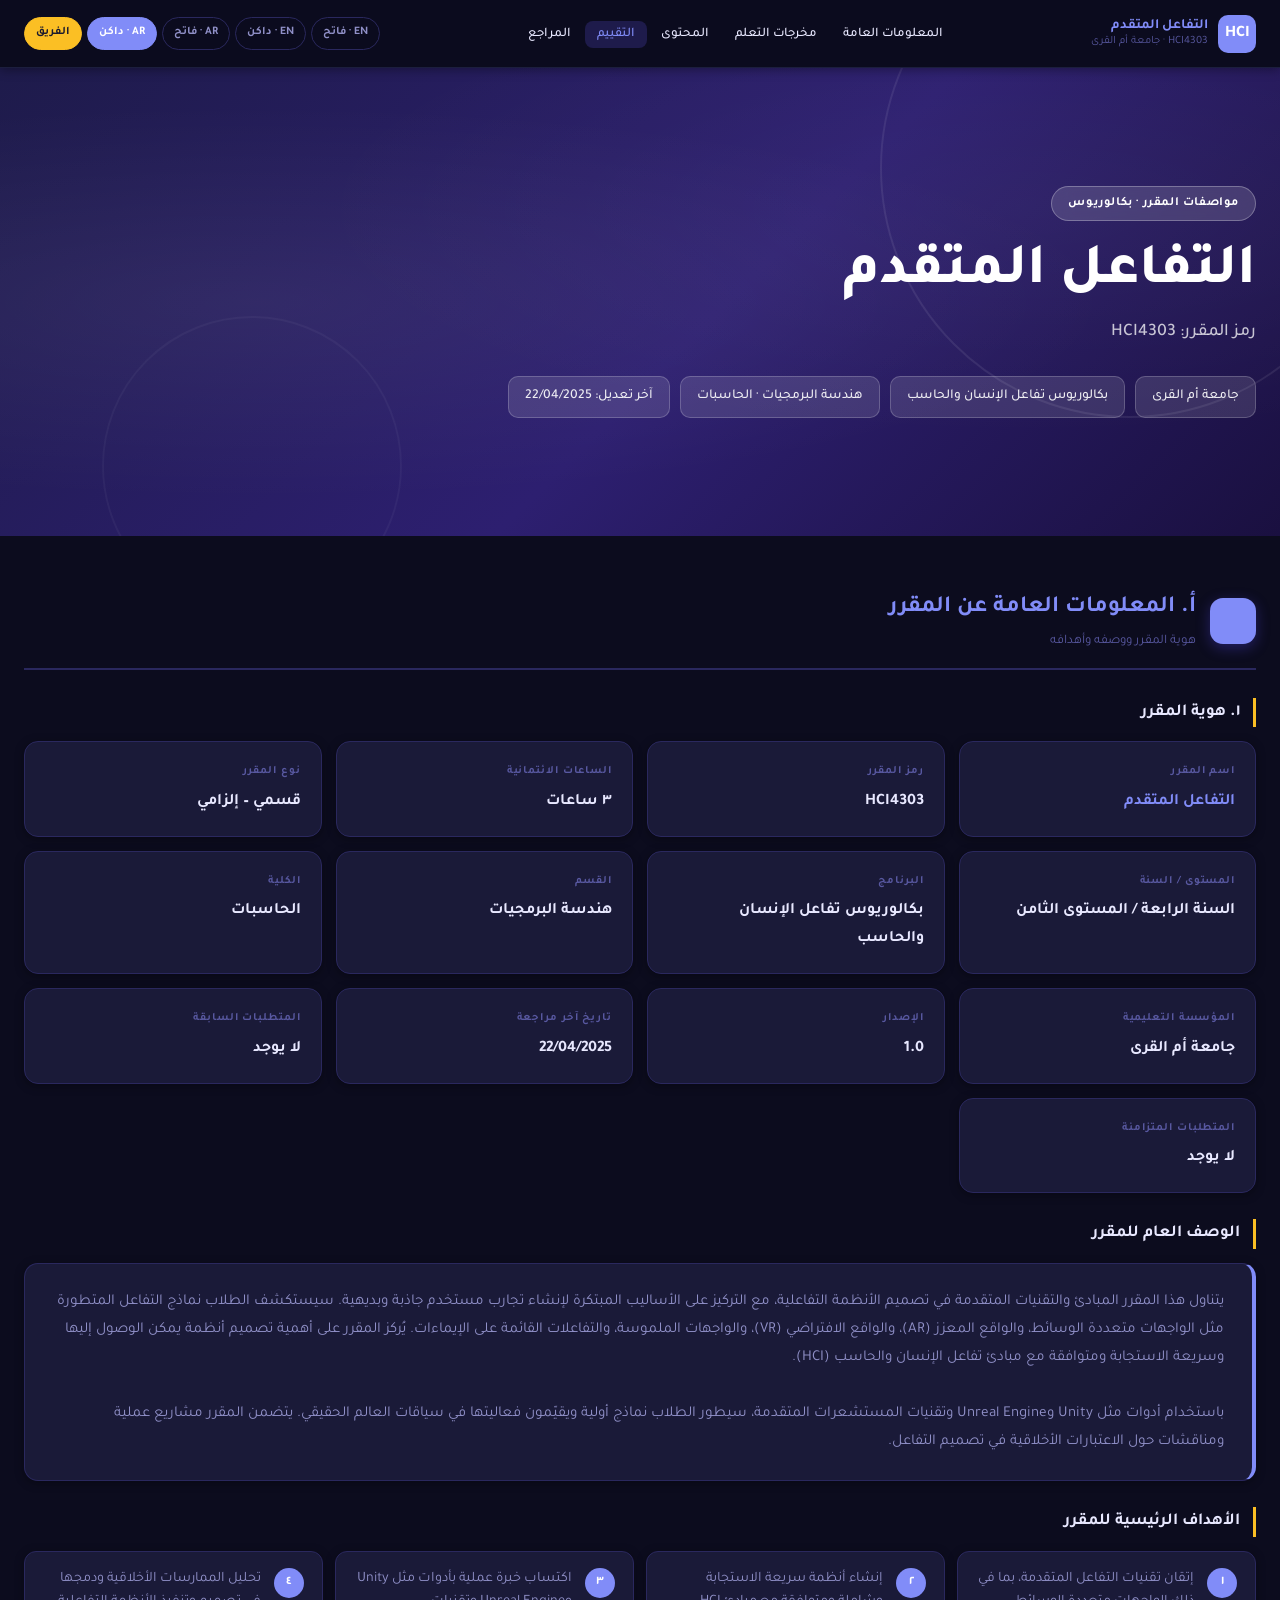
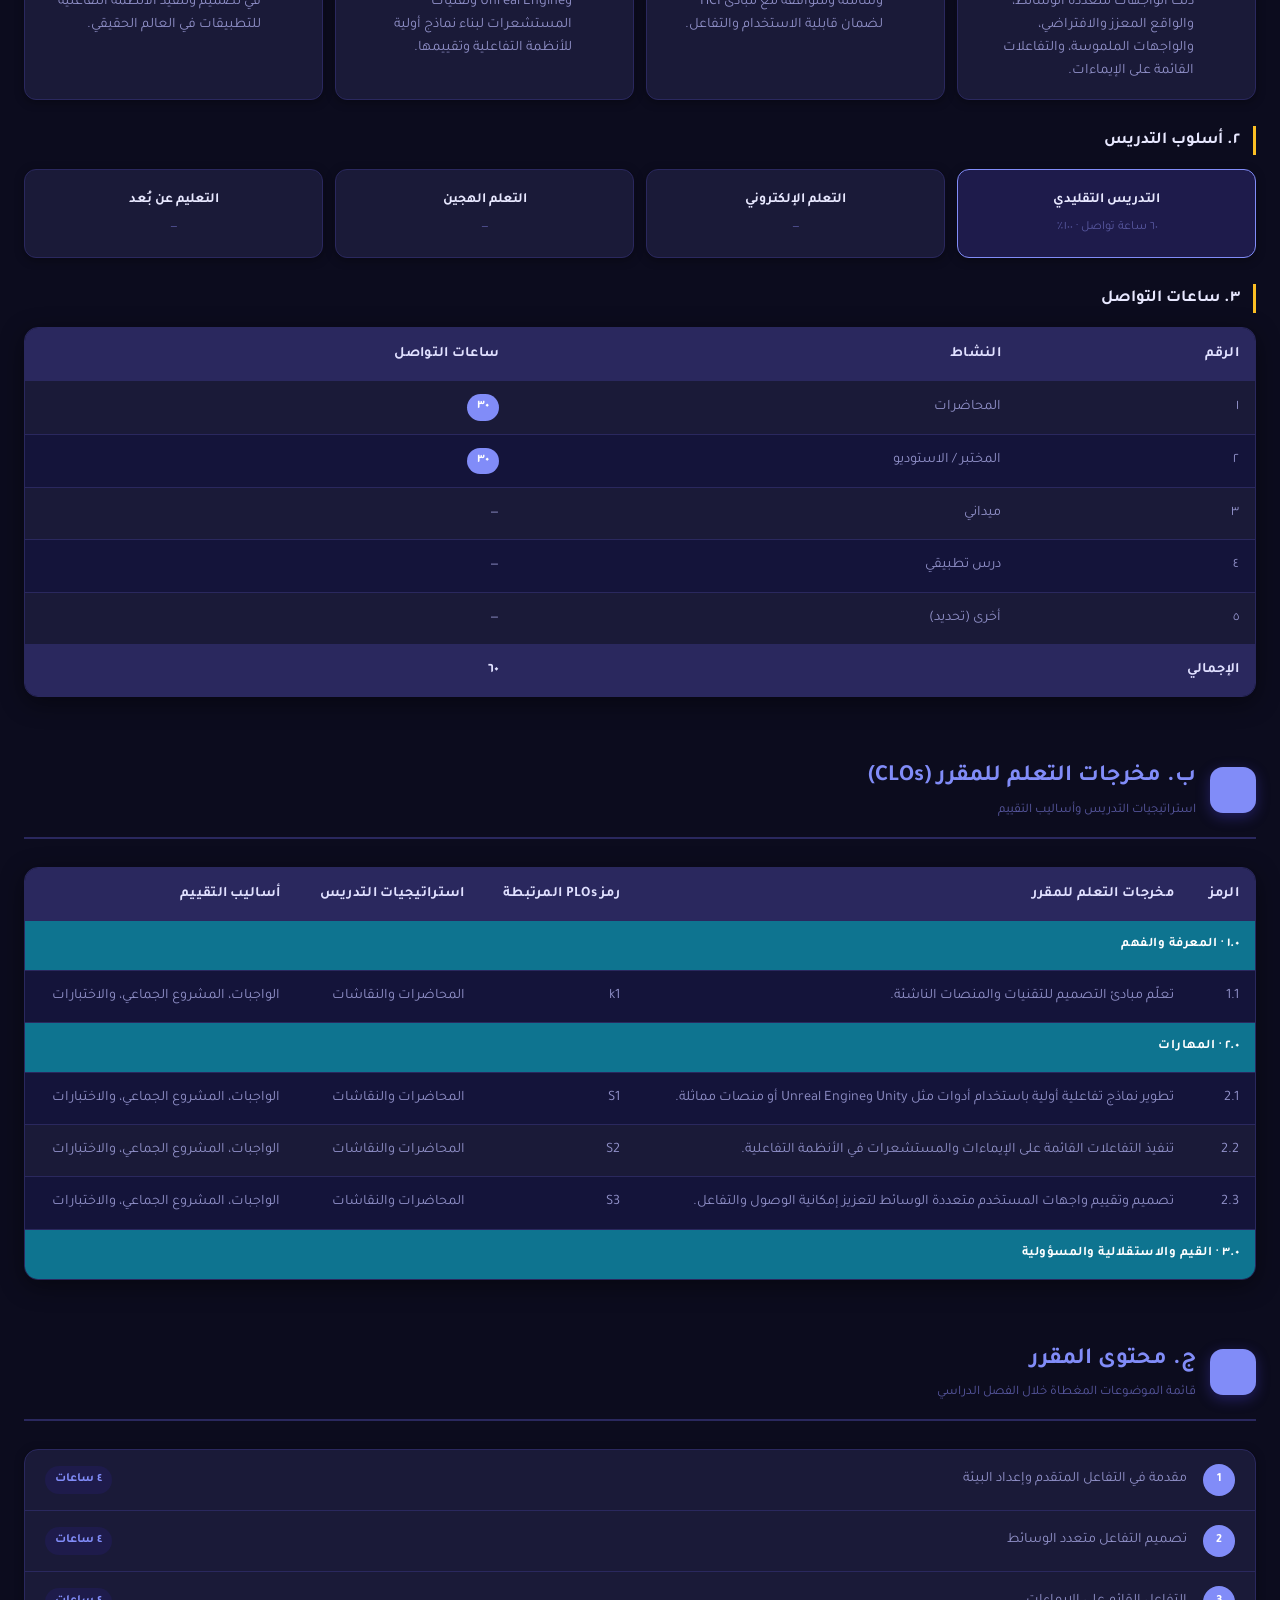
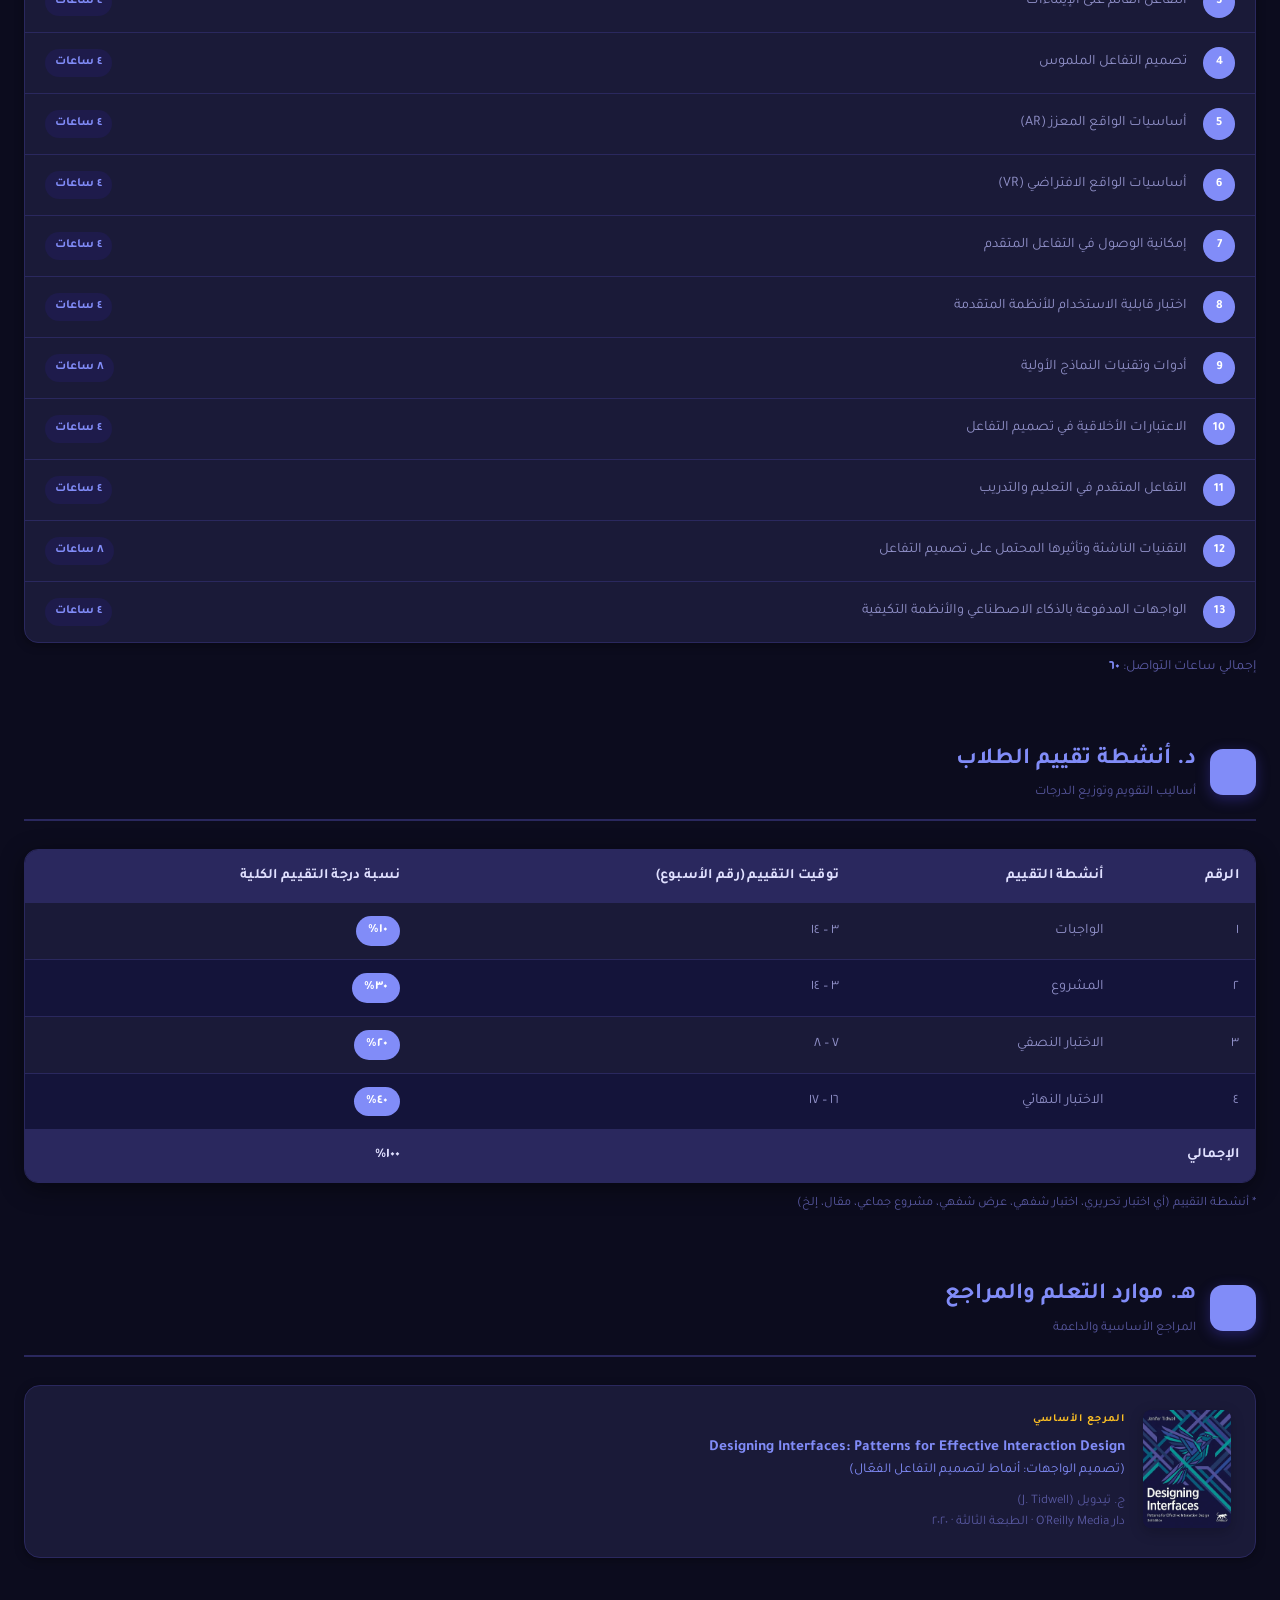
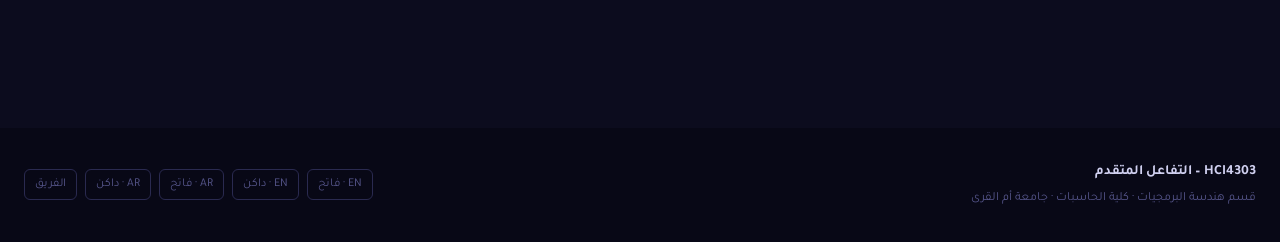
==== index-ar-dark.html @ a094dda8 "uploading the project" ====
<!DOCTYPE html>
<html lang="ar" dir="rtl" data-theme="dark">

<head>
    <meta charset="UTF-8" />
    <meta name="viewport" content="width=device-width, initial-scale=1.0" />
    <meta name="description"
        content="HCI4303 التفاعل المتقدم – مواصفات المقرر (وضع داكن). قسم هندسة البرمجيات، كلية الحاسبات، جامعة أم القرى." />
    <title>HCI4303 – التفاعل المتقدم | مواصفات المقرر (عربي - داكن)</title>
    <link rel="alternate" hreflang="en" href="index-en-dark.html" />
    <link rel="stylesheet" href="css/style.css" />
    <style>
        body {
            font-family: 'Tajawal', sans-serif;
        }
    </style>
</head>

<body>

    <nav class="navbar" role="navigation" aria-label="التنقل الرئيسي">
        <div class="navbar-container">

            <a href="#top" class="navbar-brand" id="brand-link">
                <div class="brand-icon">HCI</div>
                <div class="brand-text">
                    التفاعل المتقدم
                    <span class="brand-sub">HCI4303 · جامعة أم القرى</span>
                </div>
            </a>

            <ul class="navbar-links" id="nav-links">
                <li><a href="#general-info">المعلومات العامة</a></li>
                <li><a href="#clos">مخرجات التعلم</a></li>
                <li><a href="#topics">المحتوى</a></li>
                <li><a href="#assessment">التقييم</a></li>
                <li><a href="#references">المراجع</a></li>
            </ul>

            <div class="navbar-pages">
                <a href="index-en-light.html" class="pill">EN · فاتح</a>
                <a href="index-en-dark.html" class="pill">EN · داكن</a>
                <a href="index-ar-light.html" class="pill">AR · فاتح</a>
                <a href="index-ar-dark.html" class="pill current" aria-current="page">AR · داكن</a>
                <a href="team.html" class="pill team"> الفريق</a>
            </div>

            <button class="hamburger" id="hamburger" aria-label="تبديل القائمة" aria-expanded="false"></button>
        </div>
    </nav>

    <div class="mobile-drawer" id="mobile-drawer" role="navigation" aria-label="تنقل الجوال">
        <ul>
            <li><a href="#general-info"> المعلومات العامة</a></li>
            <li><a href="#clos"> مخرجات التعلم</a></li>
            <li><a href="#topics"> محتوى المقرر</a></li>
            <li><a href="#assessment"> التقييم</a></li>
            <li><a href="#references"> المراجع</a></li>
        </ul>
        <div class="drawer-pages">
            <a href="index-en-light.html" class="pill">EN · فاتح</a>
            <a href="index-en-dark.html" class="pill">EN · داكن</a>
            <a href="index-ar-light.html" class="pill">AR · فاتح</a>
            <a href="index-ar-dark.html" class="pill current">AR · داكن</a>
            <a href="team.html" class="pill team"> الفريق</a>
        </div>
    </div>

    <header class="hero" id="top">
        <div class="hero-ring"></div>
        <div class="hero-ring"></div>
        <div class="hero-inner">
            <div class="hero-badge"> مواصفات المقرر · بكالوريوس</div>
            <h1 class="hero-title">التفاعل المتقدم</h1>
            <p class="hero-code">رمز المقرر: HCI4303</p>
            <div class="hero-chips">
                <div class="hero-chip"> جامعة أم القرى</div>
                <div class="hero-chip"> بكالوريوس تفاعل الإنسان والحاسب</div>
                <div class="hero-chip"> هندسة البرمجيات · الحاسبات</div>
                <div class="hero-chip"> آخر تعديل: 22/04/2025</div>
            </div>
        </div>
    </header>

    <main class="main-content" id="main">

        <section class="section" id="general-info" aria-labelledby="general-info-title">
            <div class="section-head">
                <div class="section-icon"></div>
                <div>
                    <h2 class="section-title" id="general-info-title">أ. المعلومات العامة عن المقرر</h2>
                    <p class="section-subtitle">هوية المقرر ووصفه وأهدافه</p>
                </div>
            </div>

            <div class="sub-section">
                <h3 class="sub-title">١. هوية المقرر</h3>
                <div class="info-grid">
                    <div class="info-card">
                        <p class="info-label">اسم المقرر</p>
                        <p class="info-value accent">التفاعل المتقدم</p>
                    </div>
                    <div class="info-card">
                        <p class="info-label">رمز المقرر</p>
                        <p class="info-value">HCI4303</p>
                    </div>
                    <div class="info-card">
                        <p class="info-label">الساعات الائتمانية</p>
                        <p class="info-value">٣ ساعات</p>
                    </div>
                    <div class="info-card">
                        <p class="info-label">نوع المقرر</p>
                        <p class="info-value">قسمي – إلزامي</p>
                    </div>
                    <div class="info-card">
                        <p class="info-label">المستوى / السنة</p>
                        <p class="info-value">السنة الرابعة / المستوى الثامن</p>
                    </div>
                    <div class="info-card">
                        <p class="info-label">البرنامج</p>
                        <p class="info-value">بكالوريوس تفاعل الإنسان والحاسب</p>
                    </div>
                    <div class="info-card">
                        <p class="info-label">القسم</p>
                        <p class="info-value">هندسة البرمجيات</p>
                    </div>
                    <div class="info-card">
                        <p class="info-label">الكلية</p>
                        <p class="info-value">الحاسبات</p>
                    </div>
                    <div class="info-card">
                        <p class="info-label">المؤسسة التعليمية</p>
                        <p class="info-value">جامعة أم القرى</p>
                    </div>
                    <div class="info-card">
                        <p class="info-label">الإصدار</p>
                        <p class="info-value">1.0</p>
                    </div>
                    <div class="info-card">
                        <p class="info-label">تاريخ آخر مراجعة</p>
                        <p class="info-value">22/04/2025</p>
                    </div>
                    <div class="info-card">
                        <p class="info-label">المتطلبات السابقة</p>
                        <p class="info-value">لا يوجد</p>
                    </div>
                    <div class="info-card">
                        <p class="info-label">المتطلبات المتزامنة</p>
                        <p class="info-value">لا يوجد</p>
                    </div>
                </div>
            </div>

            <div class="sub-section">
                <h3 class="sub-title">الوصف العام للمقرر</h3>
                <div class="desc-card">
                    <p>يتناول هذا المقرر المبادئ والتقنيات المتقدمة في تصميم الأنظمة التفاعلية، مع التركيز على الأساليب
                        المبتكرة لإنشاء تجارب مستخدم جاذبة وبديهية. سيستكشف الطلاب نماذج التفاعل المتطورة مثل الواجهات
                        متعددة الوسائط، والواقع المعزز (AR)، والواقع الافتراضي (VR)، والواجهات الملموسة، والتفاعلات
                        القائمة على الإيماءات. يُركز المقرر على أهمية تصميم أنظمة يمكن الوصول إليها وسريعة الاستجابة
                        ومتوافقة مع مبادئ تفاعل الإنسان والحاسب (HCI).</p>
                    <br />
                    <p>باستخدام أدوات مثل Unity وUnreal Engine وتقنيات المستشعرات المتقدمة، سيطور الطلاب نماذج أولية
                        ويقيّمون فعاليتها في سياقات العالم الحقيقي. يتضمن المقرر مشاريع عملية ومناقشات حول الاعتبارات
                        الأخلاقية في تصميم التفاعل.</p>
                </div>
            </div>

            <div class="sub-section">
                <h3 class="sub-title">الأهداف الرئيسية للمقرر</h3>
                <div class="obj-grid">
                    <div class="obj-card">
                        <div class="obj-num">١</div>
                        <p>إتقان تقنيات التفاعل المتقدمة، بما في ذلك الواجهات متعددة الوسائط، والواقع المعزز والافتراضي،
                            والواجهات الملموسة، والتفاعلات القائمة على الإيماءات.</p>
                    </div>
                    <div class="obj-card">
                        <div class="obj-num">٢</div>
                        <p>إنشاء أنظمة سريعة الاستجابة وشاملة ومتوافقة مع مبادئ HCI لضمان قابلية الاستخدام والتفاعل.</p>
                    </div>
                    <div class="obj-card">
                        <div class="obj-num">٣</div>
                        <p>اكتساب خبرة عملية بأدوات مثل Unity وUnreal Engine وتقنيات المستشعرات لبناء نماذج أولية
                            للأنظمة التفاعلية وتقييمها.</p>
                    </div>
                    <div class="obj-card">
                        <div class="obj-num">٤</div>
                        <p>تحليل الممارسات الأخلاقية ودمجها في تصميم وتنفيذ الأنظمة التفاعلية للتطبيقات في العالم
                            الحقيقي.</p>
                    </div>
                </div>
            </div>

            <div class="sub-section">
                <h3 class="sub-title">٢. أسلوب التدريس</h3>
                <div class="mode-cards">
                    <div class="mode-card active">
                        <p class="mode-name">التدريس التقليدي</p>
                        <p class="mode-detail">٦٠ ساعة تواصل · ١٠٠٪</p>
                    </div>
                    <div class="mode-card">
                        <p class="mode-name">التعلم الإلكتروني</p>
                        <p class="mode-detail">—</p>
                    </div>
                    <div class="mode-card">
                        <p class="mode-name">التعلم الهجين</p>
                        <p class="mode-detail">—</p>
                    </div>
                    <div class="mode-card">
                        <p class="mode-name">التعليم عن بُعد</p>
                        <p class="mode-detail">—</p>
                    </div>
                </div>
            </div>

            <div class="sub-section">
                <h3 class="sub-title">٣. ساعات التواصل</h3>
                <div class="table-wrap">
                    <table>
                        <thead>
                            <tr>
                                <th>الرقم</th>
                                <th>النشاط</th>
                                <th>ساعات التواصل</th>
                            </tr>
                        </thead>
                        <tbody>
                            <tr>
                                <td>١</td>
                                <td>المحاضرات</td>
                                <td><span class="badge-hours">٣٠</span></td>
                            </tr>
                            <tr>
                                <td>٢</td>
                                <td>المختبر / الاستوديو</td>
                                <td><span class="badge-hours">٣٠</span></td>
                            </tr>
                            <tr>
                                <td>٣</td>
                                <td>ميداني</td>
                                <td>—</td>
                            </tr>
                            <tr>
                                <td>٤</td>
                                <td>درس تطبيقي</td>
                                <td>—</td>
                            </tr>
                            <tr>
                                <td>٥</td>
                                <td>أخرى (تحديد)</td>
                                <td>—</td>
                            </tr>
                            <tr class="tr-total">
                                <td colspan="2"><strong>الإجمالي</strong></td>
                                <td><strong>٦٠</strong></td>
                            </tr>
                        </tbody>
                    </table>
                </div>
            </div>
        </section>

        <section class="section" id="clos" aria-labelledby="clos-title">
            <div class="section-head">
                <div class="section-icon"></div>
                <div>
                    <h2 class="section-title" id="clos-title">ب. مخرجات التعلم للمقرر (CLOs)</h2>
                    <p class="section-subtitle">استراتيجيات التدريس وأساليب التقييم</p>
                </div>
            </div>
            <div class="table-wrap">
                <table>
                    <thead>
                        <tr>
                            <th>الرمز</th>
                            <th>مخرجات التعلم للمقرر</th>
                            <th>رمز PLOs المرتبطة</th>
                            <th>استراتيجيات التدريس</th>
                            <th>أساليب التقييم</th>
                        </tr>
                    </thead>
                    <tbody>
                        <tr class="tr-category">
                            <td colspan="5">١.٠ · المعرفة والفهم</td>
                        </tr>
                        <tr>
                            <td>1.1</td>
                            <td>تعلّم مبادئ التصميم للتقنيات والمنصات الناشئة.</td>
                            <td>k1</td>
                            <td>المحاضرات والنقاشات</td>
                            <td>الواجبات، المشروع الجماعي، والاختبارات</td>
                        </tr>
                        <tr class="tr-category">
                            <td colspan="5">٢.٠ · المهارات</td>
                        </tr>
                        <tr>
                            <td>2.1</td>
                            <td>تطوير نماذج تفاعلية أولية باستخدام أدوات مثل Unity وUnreal Engine أو منصات مماثلة.</td>
                            <td>S1</td>
                            <td>المحاضرات والنقاشات</td>
                            <td>الواجبات، المشروع الجماعي، والاختبارات</td>
                        </tr>
                        <tr>
                            <td>2.2</td>
                            <td>تنفيذ التفاعلات القائمة على الإيماءات والمستشعرات في الأنظمة التفاعلية.</td>
                            <td>S2</td>
                            <td>المحاضرات والنقاشات</td>
                            <td>الواجبات، المشروع الجماعي، والاختبارات</td>
                        </tr>
                        <tr>
                            <td>2.3</td>
                            <td>تصميم وتقييم واجهات المستخدم متعددة الوسائط لتعزيز إمكانية الوصول والتفاعل.</td>
                            <td>S3</td>
                            <td>المحاضرات والنقاشات</td>
                            <td>الواجبات، المشروع الجماعي، والاختبارات</td>
                        </tr>
                        <tr class="tr-category">
                            <td colspan="5">٣.٠ · القيم والاستقلالية والمسؤولية</td>
                        </tr>
                    </tbody>
                </table>
            </div>
        </section>

        <section class="section" id="topics" aria-labelledby="topics-title">
            <div class="section-head">
                <div class="section-icon"></div>
                <div>
                    <h2 class="section-title" id="topics-title">ج. محتوى المقرر</h2>
                    <p class="section-subtitle">قائمة الموضوعات المغطاة خلال الفصل الدراسي</p>
                </div>
            </div>
            <div class="topics-container">
                <ol class="topics-list">
                    <li class="topic-item">مقدمة في التفاعل المتقدم وإعداد البيئة<span class="topic-hours-badge">٤
                            ساعات</span></li>
                    <li class="topic-item">تصميم التفاعل متعدد الوسائط<span class="topic-hours-badge">٤ ساعات</span>
                    </li>
                    <li class="topic-item">التفاعل القائم على الإيماءات<span class="topic-hours-badge">٤ ساعات</span>
                    </li>
                    <li class="topic-item">تصميم التفاعل الملموس<span class="topic-hours-badge">٤ ساعات</span></li>
                    <li class="topic-item">أساسيات الواقع المعزز (AR)<span class="topic-hours-badge">٤ ساعات</span></li>
                    <li class="topic-item">أساسيات الواقع الافتراضي (VR)<span class="topic-hours-badge">٤ ساعات</span>
                    </li>
                    <li class="topic-item">إمكانية الوصول في التفاعل المتقدم<span class="topic-hours-badge">٤
                            ساعات</span></li>
                    <li class="topic-item">اختبار قابلية الاستخدام للأنظمة المتقدمة<span class="topic-hours-badge">٤
                            ساعات</span></li>
                    <li class="topic-item">أدوات وتقنيات النماذج الأولية<span class="topic-hours-badge">٨ ساعات</span>
                    </li>
                    <li class="topic-item">الاعتبارات الأخلاقية في تصميم التفاعل<span class="topic-hours-badge">٤
                            ساعات</span></li>
                    <li class="topic-item">التفاعل المتقدم في التعليم والتدريب<span class="topic-hours-badge">٤
                            ساعات</span></li>
                    <li class="topic-item">التقنيات الناشئة وتأثيرها المحتمل على تصميم التفاعل<span
                            class="topic-hours-badge">٨ ساعات</span></li>
                    <li class="topic-item">الواجهات المدفوعة بالذكاء الاصطناعي والأنظمة التكيفية<span
                            class="topic-hours-badge">٤ ساعات</span></li>
                </ol>
            </div>
            <div style="text-align:start; margin-top:12px; font-size:.875rem; color:var(--text-muted);">
                إجمالي ساعات التواصل: <strong style="color:var(--accent);">٦٠</strong>
            </div>
        </section>

        <section class="section" id="assessment" aria-labelledby="assessment-title">
            <div class="section-head">
                <div class="section-icon"></div>
                <div>
                    <h2 class="section-title" id="assessment-title">د. أنشطة تقييم الطلاب</h2>
                    <p class="section-subtitle">أساليب التقويم وتوزيع الدرجات</p>
                </div>
            </div>
            <div class="table-wrap">
                <table>
                    <thead>
                        <tr>
                            <th>الرقم</th>
                            <th>أنشطة التقييم</th>
                            <th>توقيت التقييم (رقم الأسبوع)</th>
                            <th>نسبة درجة التقييم الكلية</th>
                        </tr>
                    </thead>
                    <tbody>
                        <tr>
                            <td>١</td>
                            <td>الواجبات</td>
                            <td>٣ – ١٤</td>
                            <td><span class="badge-percent">١٠٪</span></td>
                        </tr>
                        <tr>
                            <td>٢</td>
                            <td>المشروع</td>
                            <td>٣ – ١٤</td>
                            <td><span class="badge-percent">٣٠٪</span></td>
                        </tr>
                        <tr>
                            <td>٣</td>
                            <td>الاختبار النصفي</td>
                            <td>٧ – ٨</td>
                            <td><span class="badge-percent">٢٠٪</span></td>
                        </tr>
                        <tr>
                            <td>٤</td>
                            <td>الاختبار النهائي</td>
                            <td>١٦ – ١٧</td>
                            <td><span class="badge-percent">٤٠٪</span></td>
                        </tr>
                        <tr class="tr-total">
                            <td colspan="3"><strong>الإجمالي</strong></td>
                            <td><strong>١٠٠٪</strong></td>
                        </tr>
                    </tbody>
                </table>
            </div>
            <p style="margin-top:10px; font-size:.8rem; color:var(--text-muted);">
                * أنشطة التقييم (أي اختبار تحريري، اختبار شفهي، عرض شفهي، مشروع جماعي، مقال، إلخ)
            </p>
        </section>

        <section class="section" id="references" aria-labelledby="references-title">
            <div class="section-head">
                <div class="section-icon"></div>
                <div>
                    <h2 class="section-title" id="references-title">هـ. موارد التعلم والمراجع</h2>
                    <p class="section-subtitle">المراجع الأساسية والداعمة</p>
                </div>
            </div>
            <div class="refs-grid">
                <div class="ref-card">
                    <img src="images/book-cover.png" alt="غلاف كتاب تصميم الواجهات" />
                    <div class="ref-info">
                        <p class="ref-type"> المرجع الأساسي</p>
                        <a class="ref-title"
                            href="https://www.amazon.com/Designing-Interfaces-Patterns-Effective-Interaction/dp/1492051969"
                            target="_blank" rel="noopener noreferrer">
                            Designing Interfaces: Patterns for Effective Interaction Design
                            <br /><span style="font-weight:400; font-size:.85rem;">(تصميم الواجهات: أنماط لتصميم التفاعل
                                الفعّال)</span>
                        </a>
                        <p class="ref-meta">
                            ج. تيدويل (J. Tidwell)<br />
                            دار O'Reilly Media · الطبعة الثالثة · ٢٠٢٠
                        </p>
                    </div>
                </div>
            </div>
        </section>

    </main>

    <footer class="footer">
        <div class="footer-inner">
            <div>
                <p class="footer-brand">HCI4303 – التفاعل المتقدم</p>
                <p class="footer-copy">قسم هندسة البرمجيات · كلية الحاسبات · جامعة أم القرى</p>
            </div>
            <div class="footer-links">
                <a href="index-en-light.html">EN · فاتح</a>
                <a href="index-en-dark.html">EN · داكن</a>
                <a href="index-ar-light.html">AR · فاتح</a>
                <a href="index-ar-dark.html">AR · داكن</a>
                <a href="team.html">الفريق</a>
            </div>
        </div>
    </footer>

    <script src="js/main.js"></script>
</body>

</html>
---- css/style.css ----
@import url('https://fonts.googleapis.com/css2?family=Inter:wght@300;400;500;600;700;800&family=Tajawal:wght@300;400;500;700;800&display=swap');

 :root {
     
     --bg-primary: #f0f2ff;
     --bg-secondary: #ffffff;
     --bg-card: #ffffff;
     --bg-hero: linear-gradient(135deg, #4f46e5 0%, #7c3aed 55%, #a855f7 100%);
     --text-primary: #1a1a2e;
     --text-secondary: #44446a;
     --text-muted: #8080aa;
     --accent: #4f46e5;
     --accent-hover: #3730a3;
     --accent-light: #e8e8ff;
     --accent-gold: #f59e0b;
     --th-bg: #4f46e5;
     --th-color: #ffffff;
     --th-sub-bg: #06b6d4;
     --th-sub-color: #ffffff;
     --tr-even: #f4f4ff;
     --tr-odd: #ffffff;
     --tr-hover: #e0e5ff;
     --nav-bg: rgba(255, 255, 255, 0.97);
     --nav-border: rgba(79, 70, 229, 0.15);
     --nav-text: #1a1a2e;
     --border: #dde0f5;
     --shadow-sm: 0 2px 10px rgba(79, 70, 229, .08);
     --shadow-md: 0 6px 24px rgba(79, 70, 229, .13);
     --shadow-lg: 0 12px 48px rgba(79, 70, 229, .2);
     --section-color: #4f46e5;
     --footer-bg: #12122a;
     --footer-text: #9090b8;
     --scrollbar-thumb: #4f46e5;
 }

 [data-theme="dark"] {
     --bg-primary: #0c0c1e;
     --bg-secondary: #13132c;
     --bg-card: #1a1a38;
     --bg-hero: linear-gradient(135deg, #1e1b4b 0%, #2d1f70 55%, #1a1040 100%);
     --text-primary: #e8e8ff;
     --text-secondary: #9090c8;
     --text-muted: #5858a0;
     --accent: #818cf8;
     --accent-hover: #a5b4fc;
     --accent-light: #1e1b4b;
     --accent-gold: #fbbf24;
     --th-bg: #2a285e;
     --th-color: #e0e0ff;
     --th-sub-bg: #0e7490;
     --th-sub-color: #ffffff;
     --tr-even: #14143a;
     --tr-odd: #1a1a38;
     --tr-hover: #24245e;
     --nav-bg: rgba(12, 12, 30, 0.97);
     --nav-border: rgba(129, 140, 248, 0.15);
     --nav-text: #e8e8ff;
     --border: #2a285e;
     --shadow-sm: 0 2px 10px rgba(0, 0, 0, .35);
     --shadow-md: 0 6px 24px rgba(0, 0, 0, .45);
     --shadow-lg: 0 12px 48px rgba(0, 0, 0, .6);
     --section-color: #818cf8;
     --footer-bg: #080816;
     --footer-text: #55558a;
     --scrollbar-thumb: #818cf8;
 }

 *,
 *::before,
 *::after {
     box-sizing: border-box;
     margin: 0;
     padding: 0;
 }

 html {
     scroll-behavior: smooth;
     scroll-padding-top: 72px;
 }

 body {
     font-family: 'Inter', sans-serif;
     font-size: 16px;
     line-height: 1.75;
     color: var(--text-primary);
     background-color: var(--bg-primary);
     transition: background-color .3s ease, color .3s ease;
     min-height: 100vh;
 }

 html[lang="ar"] body,
 body.lang-ar {
     font-family: 'Tajawal', sans-serif;
 }

 ::-webkit-scrollbar {
     width: 8px;
 }

 ::-webkit-scrollbar-track {
     background: var(--bg-primary);
 }

 ::-webkit-scrollbar-thumb {
     background: var(--scrollbar-thumb);
     border-radius: 4px;
 }

 ::-webkit-scrollbar-thumb:hover {
     background: var(--accent-hover);
 }

 img {
     max-width: 100%;
     height: auto;
     display: block;
 }

 .navbar {
     position: fixed;
     top: 0;
     left: 0;
     right: 0;
     z-index: 1000;
     height: 68px;
     display: flex;
     align-items: center;
     background: var(--nav-bg);
     border-bottom: 1px solid var(--nav-border);
     backdrop-filter: blur(22px);
     -webkit-backdrop-filter: blur(22px);
     box-shadow: var(--shadow-sm);
 }

 .navbar-container {
     max-width: 1320px;
     margin: 0 auto;
     padding: 0 24px;
     width: 100%;
     display: flex;
     align-items: center;
     gap: 16px;
 }

 .navbar-brand {
     display: flex;
     align-items: center;
     gap: 10px;
     text-decoration: none;
     flex-shrink: 0;
 }

 .brand-icon {
     width: 38px;
     height: 38px;
     background: var(--accent);
     border-radius: 10px;
     display: flex;
     align-items: center;
     justify-content: center;
     color: white;
     font-weight: 800;
     font-size: 1rem;
     flex-shrink: 0;
     transition: transform .2s;
 }

 .brand-icon:hover {
     transform: scale(1.05);
 }

 .brand-text {
     font-weight: 700;
     font-size: .875rem;
     color: var(--accent);
     line-height: 1.2;
     white-space: nowrap;
 }

 .brand-sub {
     font-size: .7rem;
     font-weight: 400;
     color: var(--text-muted);
     display: block;
 }

 .navbar-links {
     display: flex;
     align-items: center;
     gap: 2px;
     list-style: none;
     flex: 1;
     justify-content: center;
 }

 .navbar-links a {
     text-decoration: none;
     color: var(--nav-text);
     font-size: .825rem;
     font-weight: 500;
     padding: 7px 12px;
     border-radius: 8px;
     transition: all .2s;
     white-space: nowrap;
 }

 .navbar-links a:hover {
     color: var(--accent);
     background: var(--accent-light);
 }

 .navbar-pages {
     display: flex;
     align-items: center;
     gap: 5px;
     flex-shrink: 0;
 }

 .pill {
     text-decoration: none;
     font-size: .72rem;
     font-weight: 600;
     padding: 5px 11px;
     border-radius: 20px;
     border: 1.5px solid var(--border);
     color: var(--text-secondary);
     transition: all .2s;
     white-space: nowrap;
 }

 .pill:hover {
     border-color: var(--accent);
     color: var(--accent);
     background: var(--accent-light);
 }

 .pill.current {
     background: var(--accent);
     border-color: var(--accent);
     color: white;
 }

 .pill.team {
     background: var(--accent-gold);
     border-color: var(--accent-gold);
     color: #1a1a2e;
 }

 .pill.team:hover {
     opacity: .88;
 }

 .hamburger {
     display: none;
     background: none;
     border: none;
     cursor: pointer;
     color: var(--nav-text);
     font-size: 1.5rem;
     padding: 4px;
     margin-inline-start: auto;
 }

 .mobile-drawer {
     display: none;
     position: fixed;
     top: 68px;
     left: 0;
     right: 0;
     background: var(--nav-bg);
     border-bottom: 1px solid var(--nav-border);
     z-index: 999;
     padding: 16px 24px 20px;
     backdrop-filter: blur(22px);
 }

 .mobile-drawer.open {
     display: block;
 }

 .mobile-drawer ul {
     list-style: none;
 }

 .mobile-drawer li {
     margin-bottom: 4px;
 }

 .mobile-drawer a {
     display: block;
     padding: 10px 14px;
     border-radius: 8px;
     text-decoration: none;
     color: var(--nav-text);
     font-size: .9rem;
     font-weight: 500;
     transition: background .15s;
 }

 .mobile-drawer a:hover {
     background: var(--accent-light);
     color: var(--accent);
 }

 .mobile-drawer .drawer-pages {
     display: flex;
     flex-wrap: wrap;
     gap: 6px;
     margin-top: 12px;
     padding-top: 12px;
     border-top: 1px solid var(--border);
 }

 .hero {
     background: var(--bg-hero);
     min-height: 52vh;
     display: flex;
     align-items: center;
     margin-top: 68px;
     position: relative;
     overflow: hidden;
     padding: 64px 24px;
 }

 .hero::before {
     content: '';
     position: absolute;
     inset: 0;
     background:
         radial-gradient(ellipse at 20% 50%, rgba(255, 255, 255, .06) 0%, transparent 60%),
         radial-gradient(ellipse at 80% 30%, rgba(255, 255, 255, .04) 0%, transparent 50%);
 }

 .hero-ring {
     position: absolute;
     border-radius: 50%;
     border: 2px solid rgba(255, 255, 255, .08);
     pointer-events: none;
 }

 .hero-ring:nth-child(1) {
     width: 500px;
     height: 500px;
     top: -150px;
     right: -100px;
 }

 .hero-ring:nth-child(2) {
     width: 300px;
     height: 300px;
     bottom: -80px;
     left: 8%;
     opacity: .5;
 }

 .hero-inner {
     max-width: 1320px;
     margin: 0 auto;
     width: 100%;
     position: relative;
     z-index: 1;
 }

 .hero-badge {
     display: inline-flex;
     align-items: center;
     gap: 8px;
     background: rgba(255, 255, 255, .14);
     border: 1px solid rgba(255, 255, 255, .28);
     backdrop-filter: blur(10px);
     padding: 6px 16px;
     border-radius: 100px;
     color: white;
     font-size: .78rem;
     font-weight: 600;
     letter-spacing: .6px;
     margin-bottom: 20px;
     text-transform: uppercase;
 }

 .hero-title {
     font-size: clamp(2rem, 5vw, 3.6rem);
     font-weight: 800;
     color: white;
     line-height: 1.15;
     margin-bottom: 10px;
 }

 .hero-code {
     font-size: 1.1rem;
     color: rgba(255, 255, 255, .75);
     font-weight: 500;
     margin-bottom: 28px;
 }

 .hero-chips {
     display: flex;
     flex-wrap: wrap;
     gap: 10px;
 }

 .hero-chip {
     display: flex;
     align-items: center;
     gap: 7px;
     background: rgba(255, 255, 255, .12);
     border: 1px solid rgba(255, 255, 255, .2);
     backdrop-filter: blur(10px);
     padding: 8px 16px;
     border-radius: 10px;
     color: rgba(255, 255, 255, .9);
     font-size: .855rem;
     font-weight: 500;
 }

 .hero-chip span {
     font-size: 1rem;
 }

 .main-content {
     max-width: 1320px;
     margin: 0 auto;
     padding: 52px 24px 70px;
 }

 .section {
     margin-bottom: 60px;
     scroll-margin-top: 80px;
 }

 .section-head {
     display: flex;
     align-items: center;
     gap: 14px;
     margin-bottom: 28px;
     padding-bottom: 14px;
     border-bottom: 2px solid var(--border);
 }

 .section-icon {
     width: 46px;
     height: 46px;
     background: var(--accent);
     border-radius: 13px;
     display: flex;
     align-items: center;
     justify-content: center;
     font-size: 1.25rem;
     color: white;
     flex-shrink: 0;
     box-shadow: 0 4px 14px rgba(79, 70, 229, .35);
 }

 .section-title {
     font-size: 1.45rem;
     font-weight: 700;
     color: var(--section-color);
 }

 .section-subtitle {
     font-size: .82rem;
     color: var(--text-muted);
     font-weight: 400;
     margin-top: 2px;
 }

 .sub-section {
     margin-bottom: 26px;
 }

 .sub-title {
     font-size: 1.05rem;
     font-weight: 600;
     color: var(--text-primary);
     margin-bottom: 14px;
     padding-inline-start: 13px;
     border-inline-start: 3px solid var(--accent-gold);
 }

 .info-grid {
     display: grid;
     grid-template-columns: repeat(auto-fit, minmax(240px, 1fr));
     gap: 14px;
     margin-bottom: 22px;
 }

 .info-card {
     background: var(--bg-card);
     border: 1px solid var(--border);
     border-radius: 14px;
     padding: 20px;
     box-shadow: var(--shadow-sm);
     transition: transform .2s, box-shadow .2s;
 }

 .info-card:hover {
     transform: translateY(-3px);
     box-shadow: var(--shadow-md);
 }

 .info-label {
     font-size: .7rem;
     font-weight: 700;
     letter-spacing: .9px;
     text-transform: uppercase;
     color: var(--text-muted);
     margin-bottom: 6px;
 }

 .info-value {
     font-size: 1rem;
     font-weight: 600;
     color: var(--text-primary);
 }

 .info-value.accent {
     color: var(--accent);
 }

 .desc-card {
     background: var(--bg-card);
     border: 1px solid var(--border);
     border-inline-start: 4px solid var(--accent);
     border-radius: 14px;
     padding: 24px 28px;
     box-shadow: var(--shadow-sm);
     margin-bottom: 22px;
     color: var(--text-secondary);
     font-size: .95rem;
     line-height: 1.85;
 }

 .obj-grid {
     display: grid;
     grid-template-columns: repeat(auto-fit, minmax(260px, 1fr));
     gap: 12px;
 }

 .obj-card {
     background: var(--bg-card);
     border: 1px solid var(--border);
     border-radius: 12px;
     padding: 16px 18px;
     display: flex;
     gap: 13px;
     align-items: flex-start;
     box-shadow: var(--shadow-sm);
     font-size: .9rem;
     color: var(--text-secondary);
     line-height: 1.6;
     transition: transform .2s;
 }

 .obj-card:hover {
     transform: translateY(-2px);
 }

 .obj-num {
     width: 30px;
     height: 30px;
     background: var(--accent);
     color: white;
     border-radius: 50%;
     display: flex;
     align-items: center;
     justify-content: center;
     font-size: .8rem;
     font-weight: 700;
     flex-shrink: 0;
 }

 .table-wrap {
     overflow-x: auto;
     border-radius: 14px;
     box-shadow: var(--shadow-md);
     border: 1px solid var(--border);
 }

 table {
     width: 100%;
     border-collapse: collapse;
     font-size: .9rem;
 }

 thead th {
     background: var(--th-bg);
     color: var(--th-color);
     padding: 14px 16px;
     text-align: start;
     font-weight: 600;
     letter-spacing: .3px;
     white-space: nowrap;
 }

 tbody tr {
     transition: background .15s;
 }

 tbody tr:nth-child(even) {
     background: var(--tr-even);
 }

 tbody tr:nth-child(odd) {
     background: var(--tr-odd);
 }

 tbody tr:hover {
     background: var(--tr-hover);
 }

 tbody td {
     padding: 13px 16px;
     color: var(--text-secondary);
     border-bottom: 1px solid var(--border);
     vertical-align: middle;
 }

 tbody tr:last-child td {
     border-bottom: none;
 }

 .tr-category td {
     background: var(--th-sub-bg) !important;
     color: var(--th-sub-color) !important;
     font-weight: 700;
     font-size: .82rem;
     text-transform: uppercase;
     letter-spacing: .5px;
 }

 .tr-total td {
     background: var(--th-bg) !important;
     color: var(--th-color) !important;
     font-weight: 700;
 }

 .badge-hours {
     display: inline-block;
     background: var(--accent);
     color: white;
     font-weight: 700;
     padding: 2px 10px;
     border-radius: 100px;
     font-size: .8rem;
 }

 .badge-percent {
     display: inline-block;
     background: var(--accent);
     color: white;
     font-weight: 700;
     padding: 3px 12px;
     border-radius: 100px;
     font-size: .85rem;
 }

 .topics-container {
     background: var(--bg-card);
     border: 1px solid var(--border);
     border-radius: 14px;
     box-shadow: var(--shadow-sm);
     overflow: hidden;
 }

 .topics-list {
     list-style: none;
     counter-reset: topic-counter;
     margin: 0;
     padding: 0;
 }

 .topic-item {
     counter-increment: topic-counter;
     display: flex;
     align-items: center;
     gap: 16px;
     padding: 14px 20px;
     border-bottom: 1px solid var(--border);
     font-size: .9rem;
     color: var(--text-secondary);
     transition: background .15s;
 }

 .topic-item:last-child {
     border-bottom: none;
 }

 .topic-item:hover {
     background: var(--accent-light);
 }

 .topic-item::before {
     content: counter(topic-counter);
     width: 32px;
     height: 32px;
     background: var(--accent);
     color: white;
     border-radius: 50%;
     display: flex;
     align-items: center;
     justify-content: center;
     font-size: .78rem;
     font-weight: 700;
     flex-shrink: 0;
 }

 .topic-hours-badge {
     margin-inline-start: auto;
     font-size: .78rem;
     font-weight: 600;
     color: var(--accent);
     background: var(--accent-light);
     padding: 3px 10px;
     border-radius: 100px;
     white-space: nowrap;
     flex-shrink: 0;
 }

 .refs-grid {
     display: grid;
     grid-template-columns: repeat(auto-fit, minmax(320px, 1fr));
     gap: 20px;
 }

 .ref-card {
     background: var(--bg-card);
     border: 1px solid var(--border);
     border-radius: 16px;
     padding: 24px;
     display: flex;
     gap: 18px;
     align-items: flex-start;
     box-shadow: var(--shadow-sm);
     transition: transform .22s, box-shadow .22s;
 }

 .ref-card:hover {
     transform: translateY(-4px);
     box-shadow: var(--shadow-md);
 }

 .ref-card img {
     width: 88px;
     height: 118px;
     object-fit: cover;
     border-radius: 8px;
     flex-shrink: 0;
     box-shadow: 0 4px 14px rgba(0, 0, 0, .22);
 }

 .ref-info {
     flex: 1;
 }

 .ref-type {
     font-size: .68rem;
     font-weight: 700;
     text-transform: uppercase;
     letter-spacing: 1.1px;
     color: var(--accent-gold);
     margin-bottom: 8px;
 }

 .ref-title {
     text-decoration: none;
     font-size: .95rem;
     font-weight: 700;
     color: var(--accent);
     line-height: 1.45;
     display: block;
     margin-bottom: 10px;
     transition: color .2s;
 }

 .ref-title:hover {
     color: var(--accent-hover);
     text-decoration: underline;
 }

 .ref-meta {
     font-size: .82rem;
     color: var(--text-muted);
     line-height: 1.6;
 }

 .mode-cards {
     display: grid;
     grid-template-columns: repeat(auto-fit, minmax(190px, 1fr));
     gap: 12px;
     margin-bottom: 20px;
 }

 .mode-card {
     background: var(--bg-card);
     border: 1px solid var(--border);
     border-radius: 12px;
     padding: 18px;
     text-align: center;
     box-shadow: var(--shadow-sm);
     transition: transform .2s;
 }

 .mode-card.active {
     border-color: var(--accent);
     background: var(--accent-light);
 }

 .mode-card:hover {
     transform: translateY(-2px);
 }

 .mode-name {
     font-size: .875rem;
     font-weight: 600;
     color: var(--text-primary);
     margin-bottom: 4px;
 }

 .mode-detail {
     font-size: .78rem;
     color: var(--text-muted);
 }

 .footer {
     background: var(--footer-bg);
     padding: 32px 24px;
     margin-top: 40px;
 }

 .footer-inner {
     max-width: 1320px;
     margin: 0 auto;
     display: flex;
     justify-content: space-between;
     align-items: center;
     gap: 16px;
     flex-wrap: wrap;
 }

 .footer-brand {
     font-size: .875rem;
     font-weight: 600;
     color: #d0d0f0;
     margin-bottom: 4px;
 }

 .footer-copy {
     font-size: .78rem;
     color: var(--footer-text);
 }

 .footer-links {
     display: flex;
     gap: 8px;
     flex-wrap: wrap;
     justify-content: flex-end;
 }

 .footer-links a {
     font-size: .75rem;
     color: var(--footer-text);
     text-decoration: none;
     padding: 4px 10px;
     border-radius: 6px;
     border: 1px solid #2a2a50;
     transition: all .2s;
 }

 .footer-links a:hover {
     color: var(--accent);
     border-color: var(--accent);
 }

 .team-hero {
     background: linear-gradient(135deg, #1a1a2e 0%, #16213e 50%, #0f3460 100%);
     min-height: 40vh;
     display: flex;
     align-items: center;
     margin-top: 68px;
     padding: 60px 24px;
     position: relative;
     overflow: hidden;
 }

 .team-hero::before {
     content: '';
     position: absolute;
     inset: 0;
     background: radial-gradient(ellipse at 50% 50%, rgba(79, 70, 229, .2) 0%, transparent 70%);
 }

 .team-hero-inner {
     max-width: 900px;
     margin: 0 auto;
     text-align: center;
     position: relative;
     z-index: 1;
 }

 .team-hero h1 {
     font-size: clamp(2rem, 4vw, 3rem);
     font-weight: 800;
     color: white;
     margin-bottom: 10px;
 }

 .team-hero p {
     color: rgba(255, 255, 255, .7);
     font-size: 1rem;
     margin-bottom: 8px;
 }

 .team-grid {
     max-width: 900px;
     margin: 0 auto;
     padding: 52px 24px 70px;
     display: grid;
     grid-template-columns: repeat(auto-fit, minmax(300px, 1fr));
     gap: 28px;
 }

 .member-card {
     background: var(--bg-card);
     border: 1px solid var(--border);
     border-radius: 20px;
     overflow: hidden;
     box-shadow: var(--shadow-md);
     transition: transform .25s, box-shadow .25s;
 }

 .member-card:hover {
     transform: translateY(-6px);
     box-shadow: var(--shadow-lg);
 }

 .member-photo-wrap {
     position: relative;
     height: 230px;
     background: linear-gradient(135deg, var(--accent) 0%, #7c3aed 100%);
     display: flex;
     align-items: center;
     justify-content: center;
     overflow: hidden;
 }

 .member-photo {
     width: 130px;
     height: 130px;
     border-radius: 50%;
     object-fit: cover;
     border: 4px solid rgba(255, 255, 255, .3);
     box-shadow: 0 8px 32px rgba(0, 0, 0, .3);
 }

 .member-photo-placeholder {
     width: 130px;
     height: 130px;
     border-radius: 50%;
     background: rgba(255, 255, 255, .15);
     border: 4px solid rgba(255, 255, 255, .3);
     display: flex;
     align-items: center;
     justify-content: center;
     font-size: 3.5rem;
     color: rgba(255, 255, 255, .8);
 }

 .member-role-ribbon {
     position: absolute;
     bottom: 0;
     left: 0;
     right: 0;
     background: rgba(0, 0, 0, .3);
     backdrop-filter: blur(8px);
     padding: 8px 16px;
     text-align: center;
     color: rgba(255, 255, 255, .9);
     font-size: .78rem;
     font-weight: 600;
     letter-spacing: .5px;
     text-transform: uppercase;
 }

 .member-info {
     padding: 24px;
     text-align: center;
 }

 .member-name-ar {
     font-family: 'Tajawal', sans-serif;
     font-size: 1.25rem;
     font-weight: 700;
     color: var(--text-primary);
     direction: rtl;
     margin-bottom: 4px;
 }

 .member-name-en {
     font-size: 1rem;
     font-weight: 600;
     color: var(--accent);
     margin-bottom: 18px;
 }

 .member-details {
     display: flex;
     flex-direction: column;
     gap: 10px;
 }

 .member-detail {
     display: flex;
     align-items: center;
     justify-content: center;
     gap: 8px;
     font-size: .875rem;
     color: var(--text-secondary);
 }

 .detail-icon {
     font-size: 1rem;
     flex-shrink: 0;
 }

 .member-detail a {
     color: var(--accent);
     text-decoration: none;
     font-weight: 500;
 }

 .member-detail a:hover {
     text-decoration: underline;
 }

 .id-badge {
     display: inline-block;
     background: var(--accent-light);
     color: var(--accent);
     font-weight: 700;
     padding: 3px 12px;
     border-radius: 100px;
     font-size: .85rem;
     letter-spacing: .5px;
 }

 .team-navbar-links a.active {
     color: var(--accent);
     background: var(--accent-light);
 }

 @media (max-width: 900px) {
     .navbar-links {
         display: none;
     }

     .navbar-pages {
         display: none;
     }

     .hamburger {
         display: block;
     }
 }

 @media (max-width: 600px) {
     .hero {
         padding: 48px 16px;
     }

     .hero-title {
         font-size: 1.9rem;
     }

     .hero-chips {
         flex-direction: column;
     }

     .main-content {
         padding: 32px 16px 52px;
     }

     .info-grid {
         grid-template-columns: 1fr;
     }

     .obj-grid {
         grid-template-columns: 1fr;
     }

     .refs-grid {
         grid-template-columns: 1fr;
     }

     .ref-card {
         flex-direction: column;
     }

     .ref-card img {
         width: 100%;
         height: 200px;
     }

     .team-grid {
         grid-template-columns: 1fr;
     }

     .footer-inner {
         flex-direction: column;
         text-align: center;
     }

     .footer-links {
         justify-content: center;
     }
 }

 @keyframes fadeUp {
     from {
         opacity: 0;
         transform: translateY(22px);
     }

     to {
         opacity: 1;
         transform: translateY(0);
     }
 }

 .hero-badge {
     animation: fadeUp .5s ease both;
 }

 .hero-title {
     animation: fadeUp .6s ease .1s both;
 }

 .hero-code {
     animation: fadeUp .6s ease .2s both;
 }

 .hero-chips {
     animation: fadeUp .6s ease .3s both;
 }
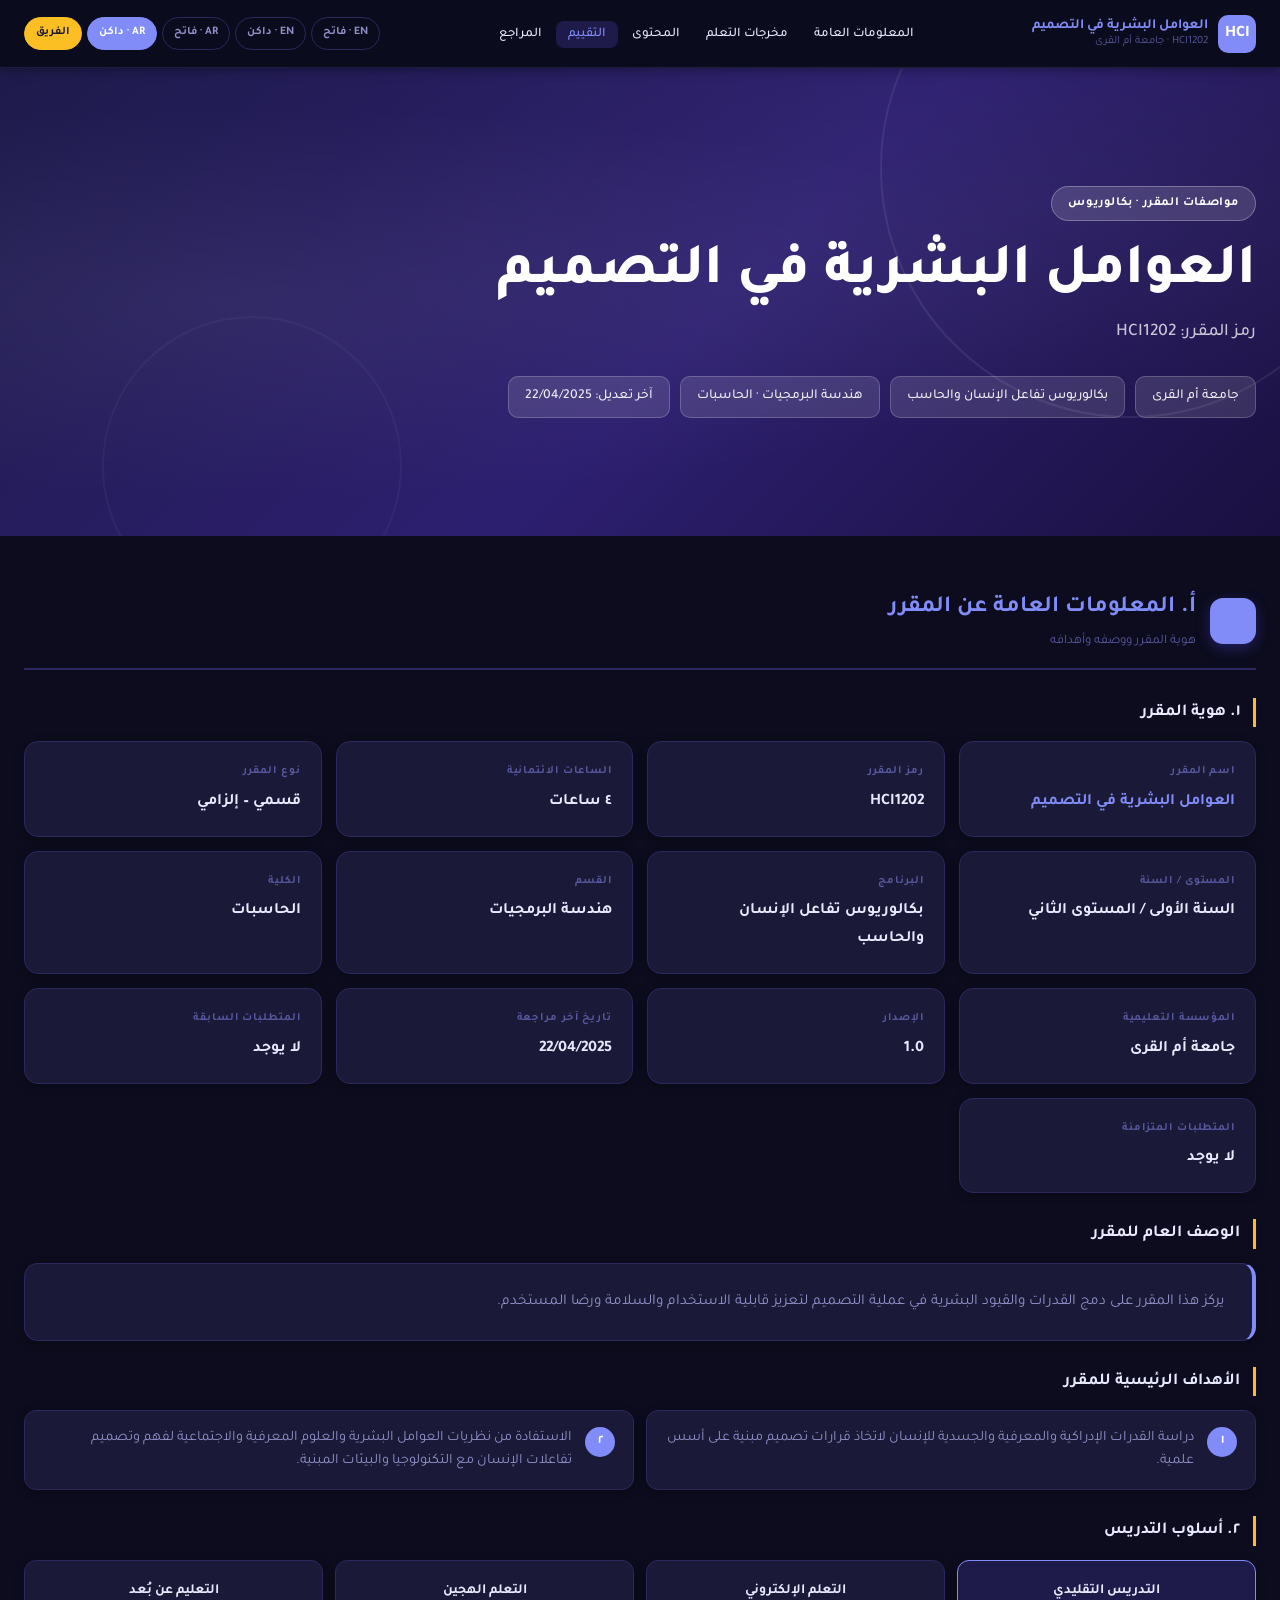
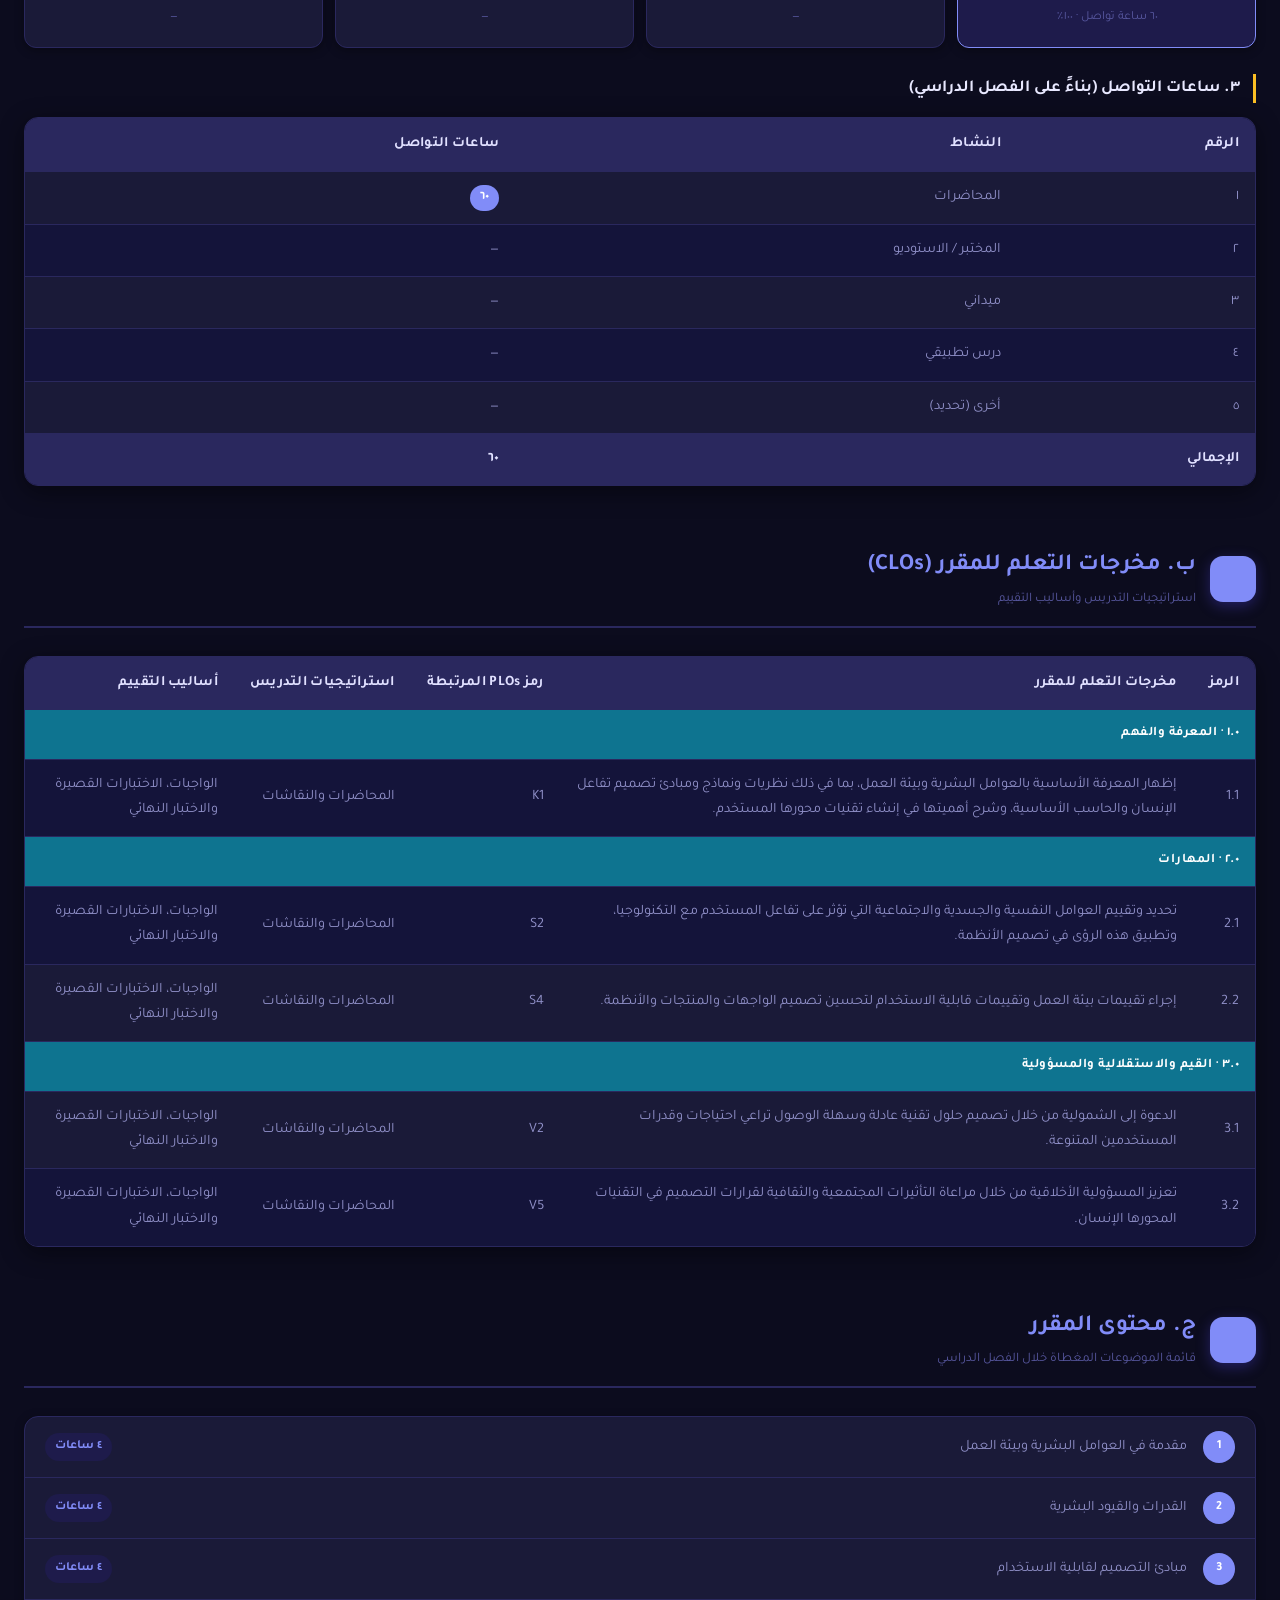
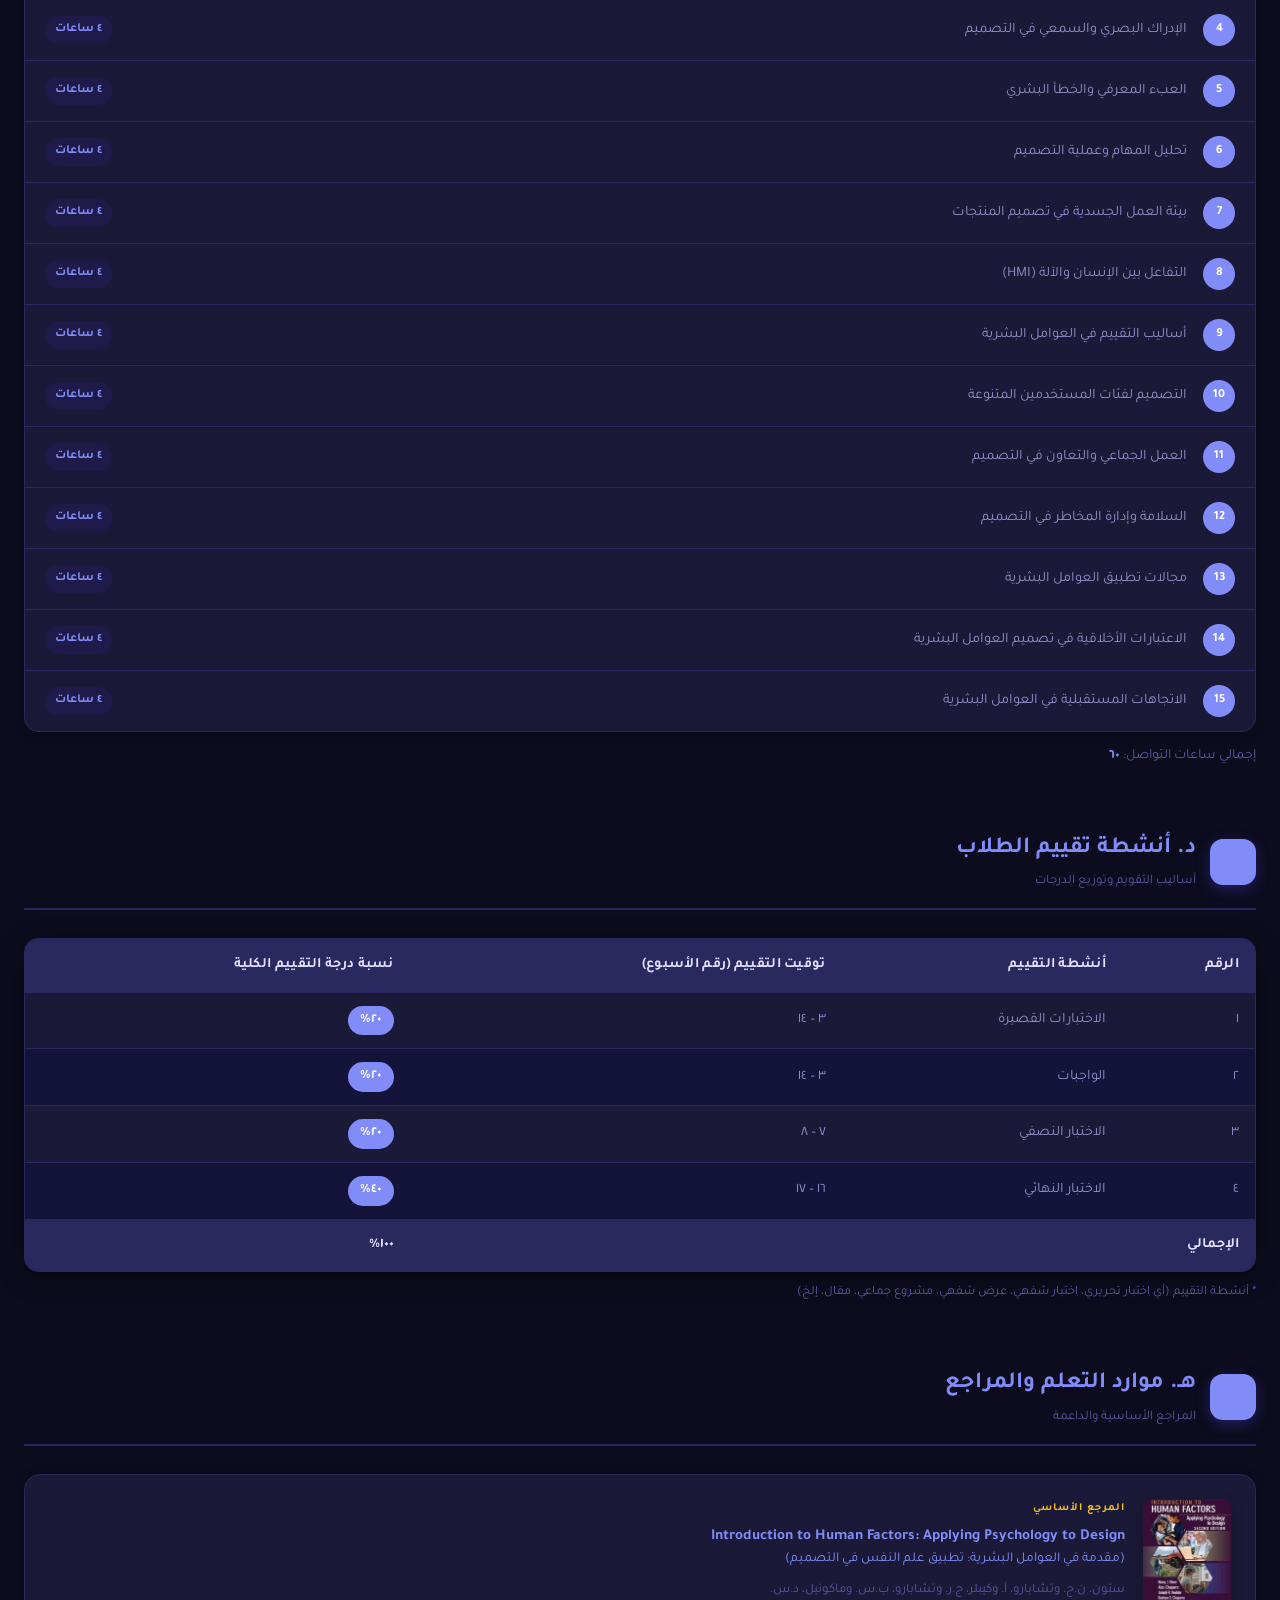
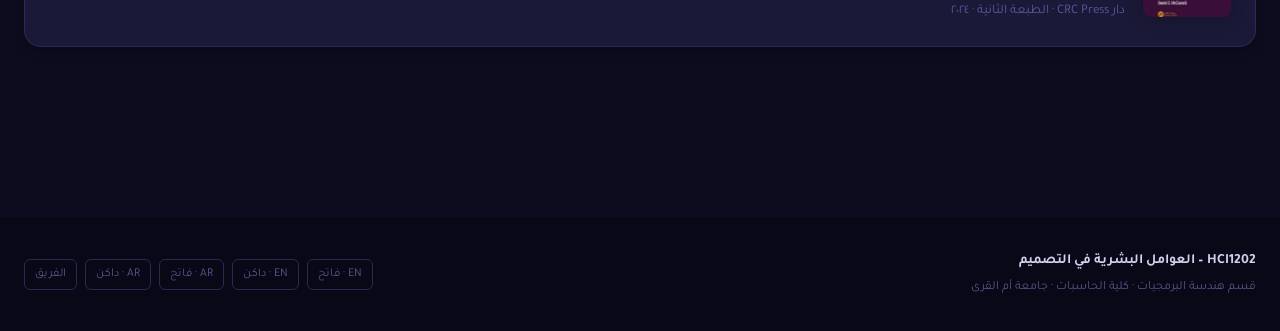
==== commit 277738dc: "changing the course specifications" ====
--- a/index-ar-dark.html
+++ b/index-ar-dark.html
@@ -5,8 +5,8 @@
     <meta charset="UTF-8" />
     <meta name="viewport" content="width=device-width, initial-scale=1.0" />
     <meta name="description"
-        content="HCI4303 التفاعل المتقدم – مواصفات المقرر (وضع داكن). قسم هندسة البرمجيات، كلية الحاسبات، جامعة أم القرى." />
-    <title>HCI4303 – التفاعل المتقدم | مواصفات المقرر (عربي - داكن)</title>
+        content="HCI1202 العوامل البشرية في التصميم – مواصفات المقرر. قسم هندسة البرمجيات، كلية الحاسبات، جامعة أم القرى." />
+    <title>HCI1202 – العوامل البشرية في التصميم | مواصفات المقرر (عربي - داكن)</title>
     <link rel="alternate" hreflang="en" href="index-en-dark.html" />
     <link rel="stylesheet" href="css/style.css" />
     <style>
@@ -24,8 +24,8 @@
             <a href="#top" class="navbar-brand" id="brand-link">
                 <div class="brand-icon">HCI</div>
                 <div class="brand-text">
-                    التفاعل المتقدم
-                    <span class="brand-sub">HCI4303 · جامعة أم القرى</span>
+                    العوامل البشرية في التصميم
+                    <span class="brand-sub">HCI1202 · جامعة أم القرى</span>
                 </div>
             </a>
 
@@ -71,8 +71,8 @@
         <div class="hero-ring"></div>
         <div class="hero-inner">
             <div class="hero-badge"> مواصفات المقرر · بكالوريوس</div>
-            <h1 class="hero-title">التفاعل المتقدم</h1>
-            <p class="hero-code">رمز المقرر: HCI4303</p>
+            <h1 class="hero-title">العوامل البشرية في التصميم</h1>
+            <p class="hero-code">رمز المقرر: HCI1202</p>
             <div class="hero-chips">
                 <div class="hero-chip"> جامعة أم القرى</div>
                 <div class="hero-chip"> بكالوريوس تفاعل الإنسان والحاسب</div>
@@ -98,15 +98,15 @@
                 <div class="info-grid">
                     <div class="info-card">
                         <p class="info-label">اسم المقرر</p>
-                        <p class="info-value accent">التفاعل المتقدم</p>
+                        <p class="info-value accent">العوامل البشرية في التصميم</p>
                     </div>
                     <div class="info-card">
                         <p class="info-label">رمز المقرر</p>
-                        <p class="info-value">HCI4303</p>
+                        <p class="info-value">HCI1202</p>
                     </div>
                     <div class="info-card">
                         <p class="info-label">الساعات الائتمانية</p>
-                        <p class="info-value">٣ ساعات</p>
+                        <p class="info-value">٤ ساعات</p>
                     </div>
                     <div class="info-card">
                         <p class="info-label">نوع المقرر</p>
@@ -114,7 +114,7 @@
                     </div>
                     <div class="info-card">
                         <p class="info-label">المستوى / السنة</p>
-                        <p class="info-value">السنة الرابعة / المستوى الثامن</p>
+                        <p class="info-value">السنة الأولى / المستوى الثاني</p>
                     </div>
                     <div class="info-card">
                         <p class="info-label">البرنامج</p>
@@ -154,15 +154,8 @@
             <div class="sub-section">
                 <h3 class="sub-title">الوصف العام للمقرر</h3>
                 <div class="desc-card">
-                    <p>يتناول هذا المقرر المبادئ والتقنيات المتقدمة في تصميم الأنظمة التفاعلية، مع التركيز على الأساليب
-                        المبتكرة لإنشاء تجارب مستخدم جاذبة وبديهية. سيستكشف الطلاب نماذج التفاعل المتطورة مثل الواجهات
-                        متعددة الوسائط، والواقع المعزز (AR)، والواقع الافتراضي (VR)، والواجهات الملموسة، والتفاعلات
-                        القائمة على الإيماءات. يُركز المقرر على أهمية تصميم أنظمة يمكن الوصول إليها وسريعة الاستجابة
-                        ومتوافقة مع مبادئ تفاعل الإنسان والحاسب (HCI).</p>
-                    <br />
-                    <p>باستخدام أدوات مثل Unity وUnreal Engine وتقنيات المستشعرات المتقدمة، سيطور الطلاب نماذج أولية
-                        ويقيّمون فعاليتها في سياقات العالم الحقيقي. يتضمن المقرر مشاريع عملية ومناقشات حول الاعتبارات
-                        الأخلاقية في تصميم التفاعل.</p>
+                    <p>يركز هذا المقرر على دمج القدرات والقيود البشرية في عملية التصميم لتعزيز قابلية الاستخدام
+                        والسلامة ورضا المستخدم.</p>
                 </div>
             </div>
 
@@ -171,22 +164,13 @@
                 <div class="obj-grid">
                     <div class="obj-card">
                         <div class="obj-num">١</div>
-                        <p>إتقان تقنيات التفاعل المتقدمة، بما في ذلك الواجهات متعددة الوسائط، والواقع المعزز والافتراضي،
-                            والواجهات الملموسة، والتفاعلات القائمة على الإيماءات.</p>
+                        <p>دراسة القدرات الإدراكية والمعرفية والجسدية للإنسان لاتخاذ قرارات تصميم مبنية على أسس
+                            علمية.</p>
                     </div>
                     <div class="obj-card">
                         <div class="obj-num">٢</div>
-                        <p>إنشاء أنظمة سريعة الاستجابة وشاملة ومتوافقة مع مبادئ HCI لضمان قابلية الاستخدام والتفاعل.</p>
-                    </div>
-                    <div class="obj-card">
-                        <div class="obj-num">٣</div>
-                        <p>اكتساب خبرة عملية بأدوات مثل Unity وUnreal Engine وتقنيات المستشعرات لبناء نماذج أولية
-                            للأنظمة التفاعلية وتقييمها.</p>
-                    </div>
-                    <div class="obj-card">
-                        <div class="obj-num">٤</div>
-                        <p>تحليل الممارسات الأخلاقية ودمجها في تصميم وتنفيذ الأنظمة التفاعلية للتطبيقات في العالم
-                            الحقيقي.</p>
+                        <p>الاستفادة من نظريات العوامل البشرية والعلوم المعرفية والاجتماعية لفهم وتصميم تفاعلات
+                            الإنسان مع التكنولوجيا والبيئات المبنية.</p>
                     </div>
                 </div>
             </div>
@@ -214,7 +198,7 @@
             </div>
 
             <div class="sub-section">
-                <h3 class="sub-title">٣. ساعات التواصل</h3>
+                <h3 class="sub-title">٣. ساعات التواصل (بناءً على الفصل الدراسي)</h3>
                 <div class="table-wrap">
                     <table>
                         <thead>
@@ -228,12 +212,12 @@
                             <tr>
                                 <td>١</td>
                                 <td>المحاضرات</td>
-                                <td><span class="badge-hours">٣٠</span></td>
+                                <td><span class="badge-hours">٦٠</span></td>
                             </tr>
                             <tr>
                                 <td>٢</td>
                                 <td>المختبر / الاستوديو</td>
-                                <td><span class="badge-hours">٣٠</span></td>
+                                <td>—</td>
                             </tr>
                             <tr>
                                 <td>٣</td>
@@ -268,6 +252,7 @@
                     <p class="section-subtitle">استراتيجيات التدريس وأساليب التقييم</p>
                 </div>
             </div>
+
             <div class="table-wrap">
                 <table>
                     <thead>
@@ -280,42 +265,57 @@
                         </tr>
                     </thead>
                     <tbody>
+
                         <tr class="tr-category">
                             <td colspan="5">١.٠ · المعرفة والفهم</td>
                         </tr>
                         <tr>
                             <td>1.1</td>
-                            <td>تعلّم مبادئ التصميم للتقنيات والمنصات الناشئة.</td>
-                            <td>k1</td>
+                            <td>إظهار المعرفة الأساسية بالعوامل البشرية وبيئة العمل، بما في ذلك نظريات ونماذج ومبادئ
+                                تصميم تفاعل الإنسان والحاسب الأساسية، وشرح أهميتها في إنشاء تقنيات محورها المستخدم.</td>
+                            <td>K1</td>
                             <td>المحاضرات والنقاشات</td>
-                            <td>الواجبات، المشروع الجماعي، والاختبارات</td>
-                        </tr>
+                            <td>الواجبات، الاختبارات القصيرة والاختبار النهائي</td>
+                        </tr>
+
                         <tr class="tr-category">
                             <td colspan="5">٢.٠ · المهارات</td>
                         </tr>
                         <tr>
                             <td>2.1</td>
-                            <td>تطوير نماذج تفاعلية أولية باستخدام أدوات مثل Unity وUnreal Engine أو منصات مماثلة.</td>
-                            <td>S1</td>
-                            <td>المحاضرات والنقاشات</td>
-                            <td>الواجبات، المشروع الجماعي، والاختبارات</td>
-                        </tr>
-                        <tr>
-                            <td>2.2</td>
-                            <td>تنفيذ التفاعلات القائمة على الإيماءات والمستشعرات في الأنظمة التفاعلية.</td>
+                            <td>تحديد وتقييم العوامل النفسية والجسدية والاجتماعية التي تؤثر على تفاعل المستخدم مع
+                                التكنولوجيا، وتطبيق هذه الرؤى في تصميم الأنظمة.</td>
                             <td>S2</td>
                             <td>المحاضرات والنقاشات</td>
-                            <td>الواجبات، المشروع الجماعي، والاختبارات</td>
-                        </tr>
-                        <tr>
-                            <td>2.3</td>
-                            <td>تصميم وتقييم واجهات المستخدم متعددة الوسائط لتعزيز إمكانية الوصول والتفاعل.</td>
-                            <td>S3</td>
+                            <td>الواجبات، الاختبارات القصيرة والاختبار النهائي</td>
+                        </tr>
+                        <tr>
+                            <td>2.2</td>
+                            <td>إجراء تقييمات بيئة العمل وتقييمات قابلية الاستخدام لتحسين تصميم الواجهات والمنتجات
+                                والأنظمة.</td>
+                            <td>S4</td>
                             <td>المحاضرات والنقاشات</td>
-                            <td>الواجبات، المشروع الجماعي، والاختبارات</td>
-                        </tr>
+                            <td>الواجبات، الاختبارات القصيرة والاختبار النهائي</td>
+                        </tr>
+
                         <tr class="tr-category">
                             <td colspan="5">٣.٠ · القيم والاستقلالية والمسؤولية</td>
+                        </tr>
+                        <tr>
+                            <td>3.1</td>
+                            <td>الدعوة إلى الشمولية من خلال تصميم حلول تقنية عادلة وسهلة الوصول تراعي احتياجات
+                                وقدرات المستخدمين المتنوعة.</td>
+                            <td>V2</td>
+                            <td>المحاضرات والنقاشات</td>
+                            <td>الواجبات، الاختبارات القصيرة والاختبار النهائي</td>
+                        </tr>
+                        <tr>
+                            <td>3.2</td>
+                            <td>تعزيز المسؤولية الأخلاقية من خلال مراعاة التأثيرات المجتمعية والثقافية لقرارات التصميم
+                                في التقنيات المحورها الإنسان.</td>
+                            <td>V5</td>
+                            <td>المحاضرات والنقاشات</td>
+                            <td>الواجبات، الاختبارات القصيرة والاختبار النهائي</td>
                         </tr>
                     </tbody>
                 </table>
@@ -330,32 +330,38 @@
                     <p class="section-subtitle">قائمة الموضوعات المغطاة خلال الفصل الدراسي</p>
                 </div>
             </div>
+
             <div class="topics-container">
                 <ol class="topics-list">
-                    <li class="topic-item">مقدمة في التفاعل المتقدم وإعداد البيئة<span class="topic-hours-badge">٤
-                            ساعات</span></li>
-                    <li class="topic-item">تصميم التفاعل متعدد الوسائط<span class="topic-hours-badge">٤ ساعات</span>
+                    <li class="topic-item">مقدمة في العوامل البشرية وبيئة العمل<span class="topic-hours-badge">٤
+                            ساعات</span></li>
+                    <li class="topic-item">القدرات والقيود البشرية<span class="topic-hours-badge">٤ ساعات</span></li>
+                    <li class="topic-item">مبادئ التصميم لقابلية الاستخدام<span class="topic-hours-badge">٤ ساعات</span>
                     </li>
-                    <li class="topic-item">التفاعل القائم على الإيماءات<span class="topic-hours-badge">٤ ساعات</span>
+                    <li class="topic-item">الإدراك البصري والسمعي في التصميم<span class="topic-hours-badge">٤
+                            ساعات</span></li>
+                    <li class="topic-item">العبء المعرفي والخطأ البشري<span class="topic-hours-badge">٤ ساعات</span>
                     </li>
-                    <li class="topic-item">تصميم التفاعل الملموس<span class="topic-hours-badge">٤ ساعات</span></li>
-                    <li class="topic-item">أساسيات الواقع المعزز (AR)<span class="topic-hours-badge">٤ ساعات</span></li>
-                    <li class="topic-item">أساسيات الواقع الافتراضي (VR)<span class="topic-hours-badge">٤ ساعات</span>
+                    <li class="topic-item">تحليل المهام وعملية التصميم<span class="topic-hours-badge">٤ ساعات</span>
                     </li>
-                    <li class="topic-item">إمكانية الوصول في التفاعل المتقدم<span class="topic-hours-badge">٤
-                            ساعات</span></li>
-                    <li class="topic-item">اختبار قابلية الاستخدام للأنظمة المتقدمة<span class="topic-hours-badge">٤
-                            ساعات</span></li>
-                    <li class="topic-item">أدوات وتقنيات النماذج الأولية<span class="topic-hours-badge">٨ ساعات</span>
+                    <li class="topic-item">بيئة العمل الجسدية في تصميم المنتجات<span class="topic-hours-badge">٤
+                            ساعات</span></li>
+                    <li class="topic-item">التفاعل بين الإنسان والآلة (HMI)<span class="topic-hours-badge">٤
+                            ساعات</span></li>
+                    <li class="topic-item">أساليب التقييم في العوامل البشرية<span class="topic-hours-badge">٤
+                            ساعات</span></li>
+                    <li class="topic-item">التصميم لفئات المستخدمين المتنوعة<span class="topic-hours-badge">٤
+                            ساعات</span></li>
+                    <li class="topic-item">العمل الجماعي والتعاون في التصميم<span class="topic-hours-badge">٤
+                            ساعات</span></li>
+                    <li class="topic-item">السلامة وإدارة المخاطر في التصميم<span class="topic-hours-badge">٤
+                            ساعات</span></li>
+                    <li class="topic-item">مجالات تطبيق العوامل البشرية<span class="topic-hours-badge">٤ ساعات</span>
                     </li>
-                    <li class="topic-item">الاعتبارات الأخلاقية في تصميم التفاعل<span class="topic-hours-badge">٤
-                            ساعات</span></li>
-                    <li class="topic-item">التفاعل المتقدم في التعليم والتدريب<span class="topic-hours-badge">٤
-                            ساعات</span></li>
-                    <li class="topic-item">التقنيات الناشئة وتأثيرها المحتمل على تصميم التفاعل<span
-                            class="topic-hours-badge">٨ ساعات</span></li>
-                    <li class="topic-item">الواجهات المدفوعة بالذكاء الاصطناعي والأنظمة التكيفية<span
+                    <li class="topic-item">الاعتبارات الأخلاقية في تصميم العوامل البشرية<span
                             class="topic-hours-badge">٤ ساعات</span></li>
+                    <li class="topic-item">الاتجاهات المستقبلية في العوامل البشرية<span class="topic-hours-badge">٤
+                            ساعات</span></li>
                 </ol>
             </div>
             <div style="text-align:start; margin-top:12px; font-size:.875rem; color:var(--text-muted);">
@@ -371,6 +377,7 @@
                     <p class="section-subtitle">أساليب التقويم وتوزيع الدرجات</p>
                 </div>
             </div>
+
             <div class="table-wrap">
                 <table>
                     <thead>
@@ -384,15 +391,15 @@
                     <tbody>
                         <tr>
                             <td>١</td>
+                            <td>الاختبارات القصيرة</td>
+                            <td>٣ – ١٤</td>
+                            <td><span class="badge-percent">٢٠٪</span></td>
+                        </tr>
+                        <tr>
+                            <td>٢</td>
                             <td>الواجبات</td>
                             <td>٣ – ١٤</td>
-                            <td><span class="badge-percent">١٠٪</span></td>
-                        </tr>
-                        <tr>
-                            <td>٢</td>
-                            <td>المشروع</td>
-                            <td>٣ – ١٤</td>
-                            <td><span class="badge-percent">٣٠٪</span></td>
+                            <td><span class="badge-percent">٢٠٪</span></td>
                         </tr>
                         <tr>
                             <td>٣</td>
@@ -426,21 +433,21 @@
                     <p class="section-subtitle">المراجع الأساسية والداعمة</p>
                 </div>
             </div>
+
             <div class="refs-grid">
                 <div class="ref-card">
-                    <img src="images/book-cover.png" alt="غلاف كتاب تصميم الواجهات" />
+                    <img src="images/book-cover.png" alt="غلاف كتاب مقدمة في العوامل البشرية" />
                     <div class="ref-info">
                         <p class="ref-type"> المرجع الأساسي</p>
-                        <a class="ref-title"
-                            href="https://www.amazon.com/Designing-Interfaces-Patterns-Effective-Interaction/dp/1492051969"
-                            target="_blank" rel="noopener noreferrer">
-                            Designing Interfaces: Patterns for Effective Interaction Design
-                            <br /><span style="font-weight:400; font-size:.85rem;">(تصميم الواجهات: أنماط لتصميم التفاعل
-                                الفعّال)</span>
+                        <a class="ref-title" href="https://doi.org/10.1201/9781003515463" target="_blank"
+                            rel="noopener noreferrer">
+                            Introduction to Human Factors: Applying Psychology to Design
+                            <br /><span style="font-weight:400; font-size:.85rem;">(مقدمة في العوامل البشرية: تطبيق علم
+                                النفس في التصميم)</span>
                         </a>
                         <p class="ref-meta">
-                            ج. تيدويل (J. Tidwell)<br />
-                            دار O'Reilly Media · الطبعة الثالثة · ٢٠٢٠
+                            ستون، ن.ج. وتشابارو، أ. وكيبلر، ج.ر. وتشابارو، ب.س. وماكونيل، د.س.<br />
+                            دار CRC Press · الطبعة الثانية · ٢٠٢٤
                         </p>
                     </div>
                 </div>
@@ -452,7 +459,7 @@
     <footer class="footer">
         <div class="footer-inner">
             <div>
-                <p class="footer-brand">HCI4303 – التفاعل المتقدم</p>
+                <p class="footer-brand">HCI1202 – العوامل البشرية في التصميم</p>
                 <p class="footer-copy">قسم هندسة البرمجيات · كلية الحاسبات · جامعة أم القرى</p>
             </div>
             <div class="footer-links">
--- a/css/style.css
+++ b/css/style.css
@@ -76,6 +76,8 @@
  html {
      scroll-behavior: smooth;
      scroll-padding-top: 72px;
+    overflow-x: hidden;
+    width: 100%;
  }
 
  body {
@@ -86,6 +88,8 @@
      background-color: var(--bg-primary);
      transition: background-color .3s ease, color .3s ease;
      min-height: 100vh;
+    overflow-x: hidden;
+    width: 100%;
  }
 
  html[lang="ar"] body,
